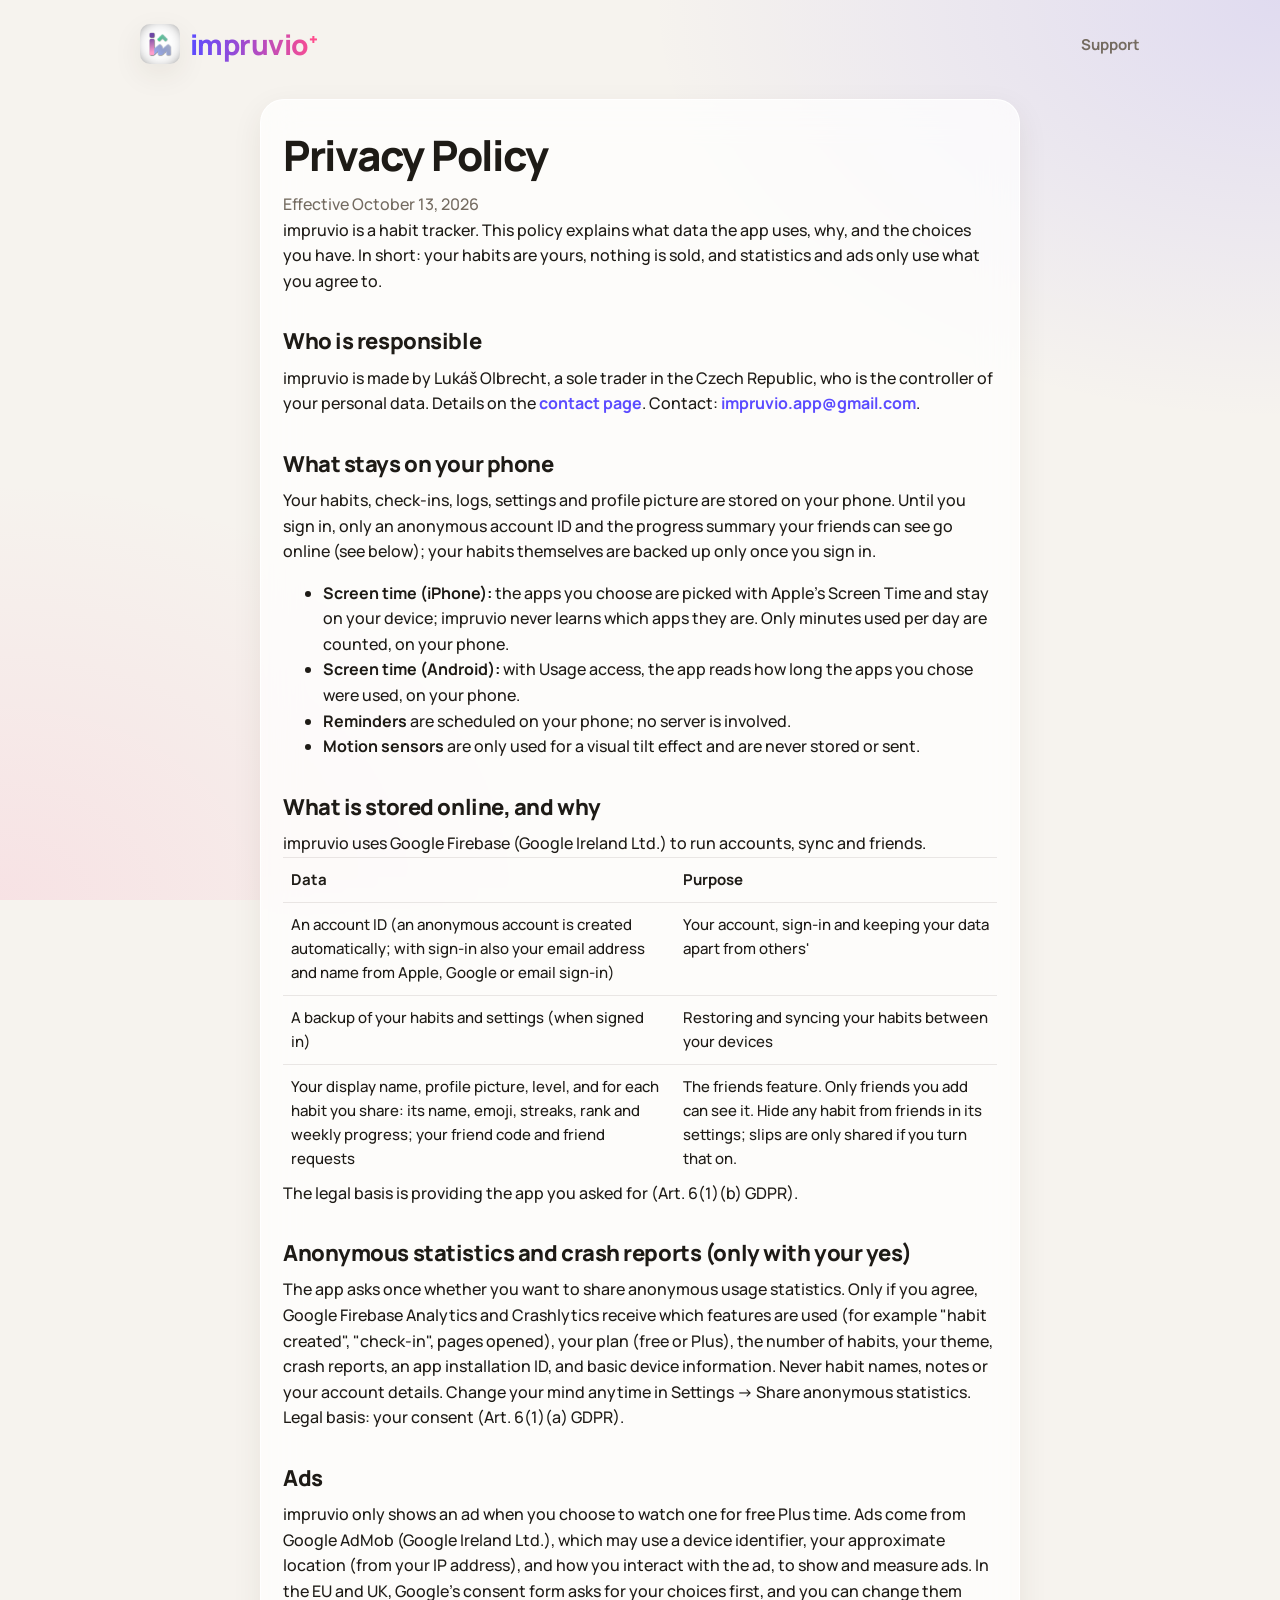
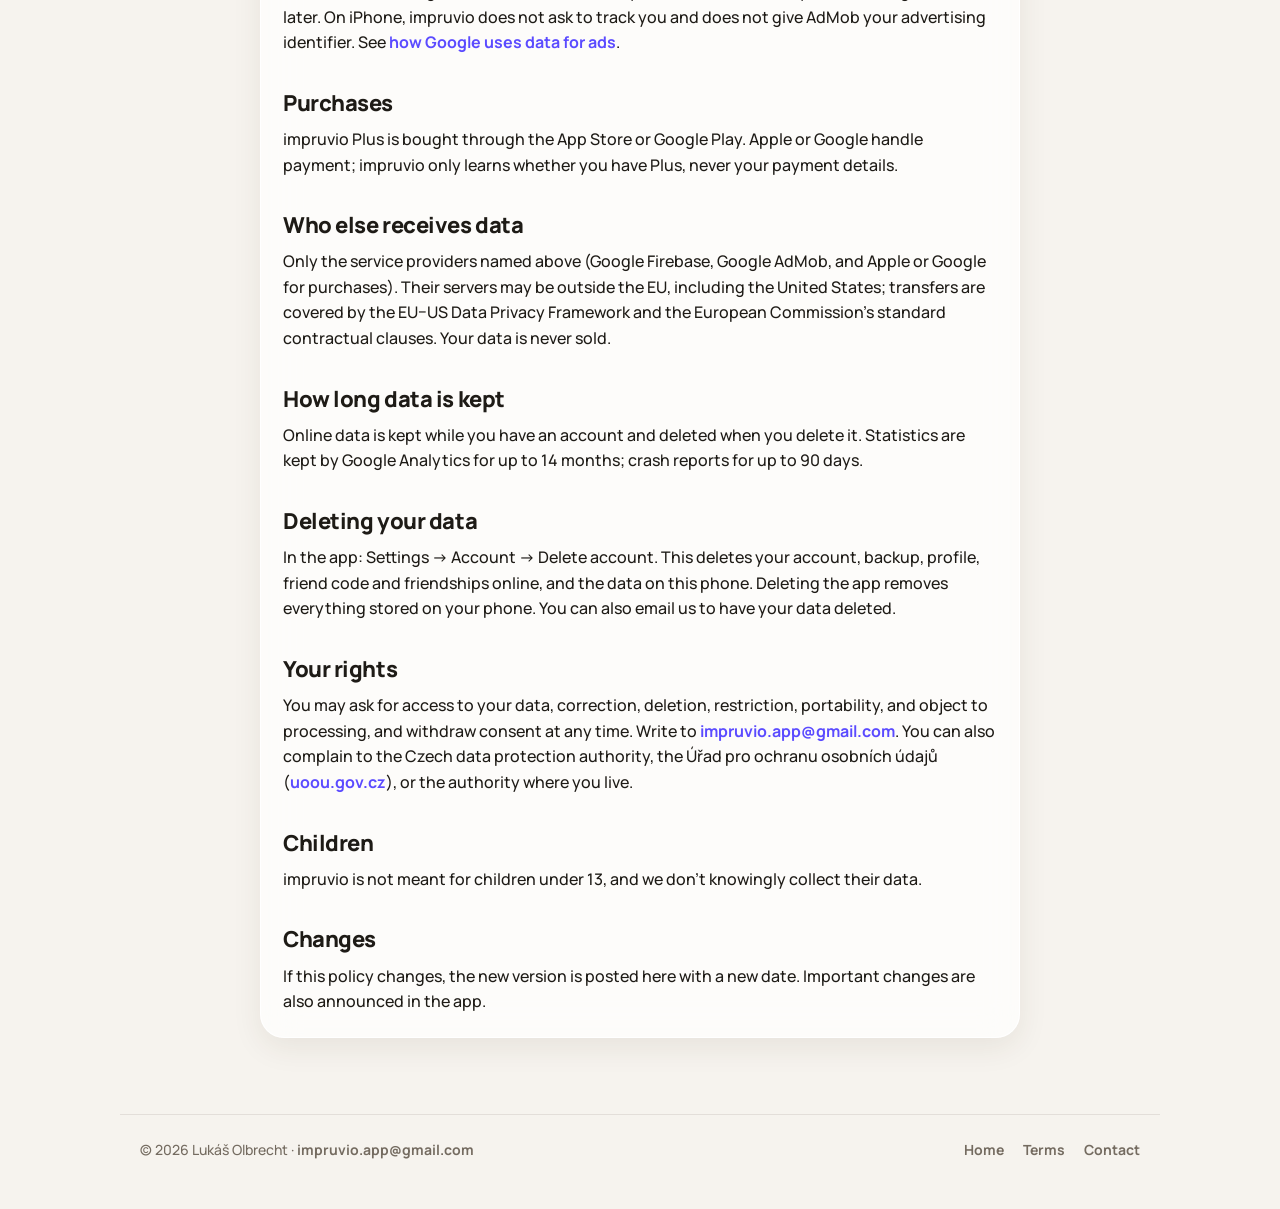
==== privacy.html @ 6f038782 "impruvio website Co-Authored-By: Claude Opus 5.5 <noreply@anthropic.com>" ====
<!doctype html>
<html lang="en">
  <head>
    <meta charset="utf-8" />
    <meta name="viewport" content="width=device-width, initial-scale=1" />
    <title>Privacy Policy · impruvio</title>
    <meta name="description" content="How impruvio handles your data." />
    <link rel="canonical" href="https://impruvio.app/privacy.html" />
    <meta property="og:title" content="Privacy Policy · impruvio" />
    <meta property="og:image" content="https://impruvio.app/img/og.jpg" />
    <link rel="icon" href="/favicon.ico" sizes="any" />
    <link rel="icon" type="image/png" sizes="48x48" href="/favicon-48.png" />
    <link rel="icon" type="image/png" sizes="96x96" href="/favicon-96.png" />
    <link rel="icon" type="image/png" sizes="192x192" href="/favicon-192.png" />
    <link rel="apple-touch-icon" href="apple-touch-icon.png" />
    <link rel="preconnect" href="https://fonts.googleapis.com" />
    <link rel="preconnect" href="https://fonts.gstatic.com" crossorigin />
    <link
      href="https://fonts.googleapis.com/css2?family=Manrope:wght@500;700;800&display=swap"
      rel="stylesheet"
    />
    <link rel="stylesheet" href="style.css" />
  </head>
  <body>
    <header>
      <div class="wrap">
        <a class="brand" href="./">
          <img src="img/icon.png" alt="" />
          <span class="wordmark">impruvio<sup>+</sup></span>
        </a>
        <nav>
          <a class="keep" href="./#support">Support</a>
        </nav>
      </div>
    </header>

    <main class="wrap">
      <article class="doc card">
        <h1>Privacy Policy</h1>
        <p class="muted">Effective October 13, 2026</p>

        <p>
          impruvio is a habit tracker. This policy explains what data the app
          uses, why, and the choices you have. In short: your habits are yours,
          nothing is sold, and statistics and ads only use what you agree to.
        </p>

        <h2>Who is responsible</h2>
        <p>
          impruvio is made by Lukáš Olbrecht, a sole trader in the Czech
          Republic, who is the controller of your personal data. Details on the
          <a href="contact.html">contact page</a>. Contact:
          <a href="mailto:impruvio.app@gmail.com">impruvio.app@gmail.com</a>.
        </p>

        <h2>What stays on your phone</h2>
        <p>
          Your habits, check-ins, logs, settings and profile picture are stored
          on your phone. Until you sign in, only an anonymous account ID and
          the progress summary your friends can see go online (see below); your
          habits themselves are backed up only once you sign in.
        </p>
        <ul>
          <li>
            <strong>Screen time (iPhone):</strong> the apps you choose are
            picked with Apple's Screen Time and stay on your device; impruvio
            never learns which apps they are. Only minutes used per day are
            counted, on your phone.
          </li>
          <li>
            <strong>Screen time (Android):</strong> with Usage access, the app
            reads how long the apps you chose were used, on your phone.
          </li>
          <li>
            <strong>Reminders</strong> are scheduled on your phone; no server
            is involved.
          </li>
          <li>
            <strong>Motion sensors</strong> are only used for a visual tilt
            effect and are never stored or sent.
          </li>
        </ul>

        <h2>What is stored online, and why</h2>
        <p>
          impruvio uses Google Firebase (Google Ireland Ltd.) to run accounts,
          sync and friends.
        </p>
        <table>
          <tr>
            <th>Data</th>
            <th>Purpose</th>
          </tr>
          <tr>
            <td>
              An account ID (an anonymous account is created automatically;
              with sign-in also your email address and name from Apple, Google
              or email sign-in)
            </td>
            <td>Your account, sign-in and keeping your data apart from others'</td>
          </tr>
          <tr>
            <td>A backup of your habits and settings (when signed in)</td>
            <td>Restoring and syncing your habits between your devices</td>
          </tr>
          <tr>
            <td>
              Your display name, profile picture, level, and for each habit you
              share: its name, emoji, streaks, rank and weekly progress; your
              friend code and friend requests
            </td>
            <td>
              The friends feature. Only friends you add can see it. Hide any
              habit from friends in its settings; slips are only shared if you
              turn that on.
            </td>
          </tr>
        </table>
        <p>
          The legal basis is providing the app you asked for (Art. 6(1)(b)
          GDPR).
        </p>

        <h2>Anonymous statistics and crash reports (only with your yes)</h2>
        <p>
          The app asks once whether you want to share anonymous usage
          statistics. Only if you agree, Google Firebase Analytics and
          Crashlytics receive which features are used (for example "habit
          created", "check-in", pages opened), your plan (free or Plus), the
          number of habits, your theme, crash reports, an app installation ID,
          and basic device information. Never habit names, notes or your
          account details. Change your mind anytime in Settings → Share
          anonymous statistics. Legal basis: your consent (Art. 6(1)(a) GDPR).
        </p>

        <h2>Ads</h2>
        <p>
          impruvio only shows an ad when you choose to watch one for free Plus
          time. Ads come from Google AdMob (Google Ireland Ltd.), which may use
          a device identifier, your approximate location (from your IP
          address), and how you interact with the ad, to show and measure ads.
          In the EU and UK, Google's consent form asks for your choices first,
          and you can change them later. On iPhone, impruvio does not ask to
          track you and does not give AdMob your advertising identifier.
          See <a href="https://policies.google.com/technologies/ads">how Google uses data for ads</a>.
        </p>

        <h2>Purchases</h2>
        <p>
          impruvio Plus is bought through the App Store or Google Play. Apple
          or Google handle payment; impruvio only learns whether you have Plus,
          never your payment details.
        </p>

        <h2>Who else receives data</h2>
        <p>
          Only the service providers named above (Google Firebase, Google
          AdMob, and Apple or Google for purchases). Their servers may be
          outside the EU, including the United States; transfers are covered
          by the EU–US Data Privacy Framework and the European Commission's
          standard contractual clauses. Your data is never sold.
        </p>

        <h2>How long data is kept</h2>
        <p>
          Online data is kept while you have an account and deleted when you
          delete it. Statistics are kept by Google Analytics for up to 14
          months; crash reports for up to 90 days.
        </p>

        <h2>Deleting your data</h2>
        <p>
          In the app: Settings → Account → Delete account. This deletes your
          account, backup, profile, friend code and friendships online, and the
          data on this phone. Deleting the app removes everything stored on
          your phone. You can also email us to have your data deleted.
        </p>

        <h2>Your rights</h2>
        <p>
          You may ask for access to your data, correction, deletion,
          restriction, portability, and object to processing, and withdraw
          consent at any time. Write to
          <a href="mailto:impruvio.app@gmail.com">impruvio.app@gmail.com</a>.
          You can also complain to the Czech data protection authority, the
          Úřad pro ochranu osobních údajů (<a href="https://uoou.gov.cz">uoou.gov.cz</a>),
          or the authority where you live.
        </p>

        <h2>Children</h2>
        <p>
          impruvio is not meant for children under 13, and we don't knowingly
          collect their data.
        </p>

        <h2>Changes</h2>
        <p>
          If this policy changes, the new version is posted here with a new
          date. Important changes are also announced in the app.
        </p>
      </article>
    </main>

    <footer>
      <div class="wrap">
        <span>© 2026 Lukáš Olbrecht · <a class="inline" href="mailto:impruvio.app@gmail.com">impruvio.app@gmail.com</a></span>
        <span>
          <a href="./">Home</a>
          <a href="terms.html">Terms</a>
          <a href="contact.html">Contact</a>
        </span>
      </div>
    </footer>
  </body>
</html>
---- style.css ----
/* impruvio: the app's look (lib/theme/app_theme.dart) on the web. */
:root {
  --bg: #f6f3ee;
  --ink: #1e1b16;
  --muted: #746b60;
  --card: rgba(255, 255, 255, 0.72);
  --card-border: rgba(255, 255, 255, 0.9);
  --line: rgba(59, 47, 30, 0.1);
  --accent1: #5b4bff;
  --accent2: #ff4d8d;
  --wash1: rgba(91, 75, 255, 0.14);
  --wash2: rgba(255, 77, 141, 0.1);
  --shadow: 0 10px 30px rgba(59, 47, 30, 0.08);
  --radius: 24px;
}

@media (prefers-color-scheme: dark) {
  :root {
    --bg: #131211;
    --ink: #f2ede6;
    --muted: #a39a8f;
    --card: rgba(255, 255, 255, 0.05);
    --card-border: rgba(255, 255, 255, 0.08);
    --line: rgba(255, 255, 255, 0.08);
    --accent1: #8a7fff;
    --accent2: #ff79a8;
    --wash1: rgba(138, 127, 255, 0.2);
    --wash2: rgba(255, 121, 168, 0.14);
    --shadow: 0 10px 30px rgba(0, 0, 0, 0.35);
  }
}

* {
  box-sizing: border-box;
}

html {
  -webkit-text-size-adjust: 100%;
}

body {
  margin: 0;
  font-family: "Manrope", system-ui, -apple-system, sans-serif;
  font-weight: 500;
  line-height: 1.6;
  color: var(--ink);
  background-color: var(--bg);
  /* The app's soft accent washes. */
  background-image:
    radial-gradient(900px 600px at 100% 0%, var(--wash1), transparent 70%),
    radial-gradient(800px 600px at 0% 100%, var(--wash2), transparent 70%);
  background-attachment: fixed;
  min-height: 100vh;
}

a {
  color: var(--accent1);
  font-weight: 700;
  text-decoration: none;
}

a:hover {
  text-decoration: underline;
}

.wrap {
  max-width: 1040px;
  margin: 0 auto;
  padding: 0 20px;
}

/* Header */
header {
  padding: 22px 0;
}

header .wrap {
  display: flex;
  align-items: center;
  justify-content: space-between;
  gap: 16px;
}

.brand {
  display: flex;
  align-items: center;
  gap: 10px;
  color: var(--ink);
}

.brand:hover {
  text-decoration: none;
}

.brand img {
  width: 40px;
  height: 40px;
  border-radius: 10px;
  box-shadow: var(--shadow);
}

.wordmark {
  font-size: 28px;
  font-weight: 800;
  letter-spacing: -0.02em;
  background: linear-gradient(90deg, var(--accent1), var(--accent2));
  -webkit-background-clip: text;
  background-clip: text;
  color: transparent;
}

.wordmark sup {
  font-size: 0.55em;
  color: var(--accent2);
  -webkit-text-fill-color: var(--accent2);
}

nav a {
  color: var(--muted);
  margin-left: 18px;
  font-size: 15px;
}

/* Hero */
.hero {
  text-align: center;
  padding: 40px 0 24px;
}

.hero .icon {
  width: 112px;
  height: 112px;
  border-radius: 26px;
  box-shadow: var(--shadow);
}

h1 {
  font-size: clamp(34px, 6vw, 56px);
  line-height: 1.1;
  font-weight: 800;
  letter-spacing: -0.03em;
  margin: 24px 0 14px;
}

.gradient {
  background: linear-gradient(90deg, var(--accent1), var(--accent2));
  -webkit-background-clip: text;
  background-clip: text;
  color: transparent;
}

.lead {
  font-size: 19px;
  color: var(--muted);
  max-width: 620px;
  margin: 0 auto 28px;
}

.button {
  display: inline-block;
  padding: 14px 26px;
  border-radius: 999px;
  color: #fff;
  font-weight: 800;
  background: linear-gradient(90deg, var(--accent1), var(--accent2));
  box-shadow: 0 10px 24px rgba(91, 75, 255, 0.3);
}

.button:hover {
  text-decoration: none;
  filter: brightness(1.05);
}

.note {
  display: block;
  margin-top: 12px;
  font-size: 14px;
  color: var(--muted);
}

/* Phone screenshots */
.phones {
  display: flex;
  justify-content: center;
  align-items: flex-end;
  gap: 22px;
  padding: 36px 0 20px;
}

.phones img {
  width: 30%;
  max-width: 270px;
  border-radius: 34px;
  border: 6px solid #0f0e0d;
  box-shadow: 0 24px 50px rgba(30, 27, 22, 0.22);
}

.phones img:nth-child(2) {
  transform: translateY(-24px);
}

/* Cards */
section {
  padding: 36px 0;
}

h2 {
  font-size: 30px;
  font-weight: 800;
  letter-spacing: -0.02em;
  margin: 0 0 6px;
}

.section-lead {
  color: var(--muted);
  margin: 0 0 24px;
}

.grid {
  display: grid;
  grid-template-columns: repeat(auto-fit, minmax(240px, 1fr));
  gap: 16px;
}

.card {
  background: var(--card);
  border: 1px solid var(--card-border);
  border-radius: var(--radius);
  padding: 22px;
  box-shadow: var(--shadow);
  backdrop-filter: blur(18px);
  -webkit-backdrop-filter: blur(18px);
}

.card .emoji {
  font-size: 30px;
  line-height: 1;
}

.card h3 {
  font-size: 18px;
  font-weight: 800;
  margin: 12px 0 6px;
}

.card p {
  margin: 0;
  color: var(--muted);
}

.split {
  display: grid;
  grid-template-columns: 1fr 1fr;
  gap: 28px;
  align-items: center;
}

.split img {
  width: 100%;
  border-radius: var(--radius);
  box-shadow: var(--shadow);
}

.plus-tag {
  display: inline-block;
  padding: 3px 10px;
  border-radius: 999px;
  font-size: 13px;
  font-weight: 800;
  color: #fff;
  background: linear-gradient(90deg, var(--accent1), var(--accent2));
}

ul.ticks {
  list-style: none;
  padding: 0;
  margin: 16px 0 0;
}

ul.ticks li {
  padding: 6px 0 6px 30px;
  position: relative;
}

ul.ticks li::before {
  content: "✓";
  position: absolute;
  left: 0;
  top: 6px;
  width: 20px;
  height: 20px;
  border-radius: 50%;
  font-size: 12px;
  font-weight: 800;
  line-height: 20px;
  text-align: center;
  color: #fff;
  background: var(--accent1);
}

/* FAQ */
details {
  border-top: 1px solid var(--line);
  padding: 14px 0;
}

details:first-of-type {
  border-top: none;
}

summary {
  cursor: pointer;
  font-weight: 800;
}

details p {
  color: var(--muted);
  margin: 10px 0 0;
}

/* Legal pages */
.doc {
  max-width: 760px;
  margin: 10px auto 40px;
}

.doc h1 {
  font-size: clamp(30px, 5vw, 42px);
  margin-top: 10px;
}

.doc h2 {
  font-size: 22px;
  margin-top: 30px;
}

.doc p,
.doc li {
  color: var(--ink);
}

.doc .muted {
  color: var(--muted);
}

.doc table {
  width: 100%;
  border-collapse: collapse;
  font-size: 15px;
}

.doc th,
.doc td {
  text-align: left;
  vertical-align: top;
  padding: 10px 8px;
  border-top: 1px solid var(--line);
}

/* Footer */
footer {
  padding: 36px 0 48px;
  color: var(--muted);
  font-size: 14px;
}

footer .wrap {
  display: flex;
  flex-wrap: wrap;
  justify-content: space-between;
  gap: 12px;
  border-top: 1px solid var(--line);
  padding-top: 24px;
}

footer a {
  color: var(--muted);
  margin-left: 16px;
}

footer a.inline {
  margin-left: 0;
}

/* Light/dark pictures */
.dark-only {
  display: none;
}

@media (prefers-color-scheme: dark) {
  .light-only {
    display: none;
  }

  .dark-only {
    display: block;
  }
}

@media (max-width: 720px) {
  h1 {
    font-size: 30px;
  }

  .lead {
    font-size: 17px;
  }

  nav a:not(.keep) {
    display: none;
  }

  .phones {
    gap: 10px;
  }

  .phones img {
    border-radius: 22px;
    border-width: 4px;
  }

  .split {
    grid-template-columns: 1fr;
  }

  footer a {
    margin: 0 16px 0 0;
  }
}
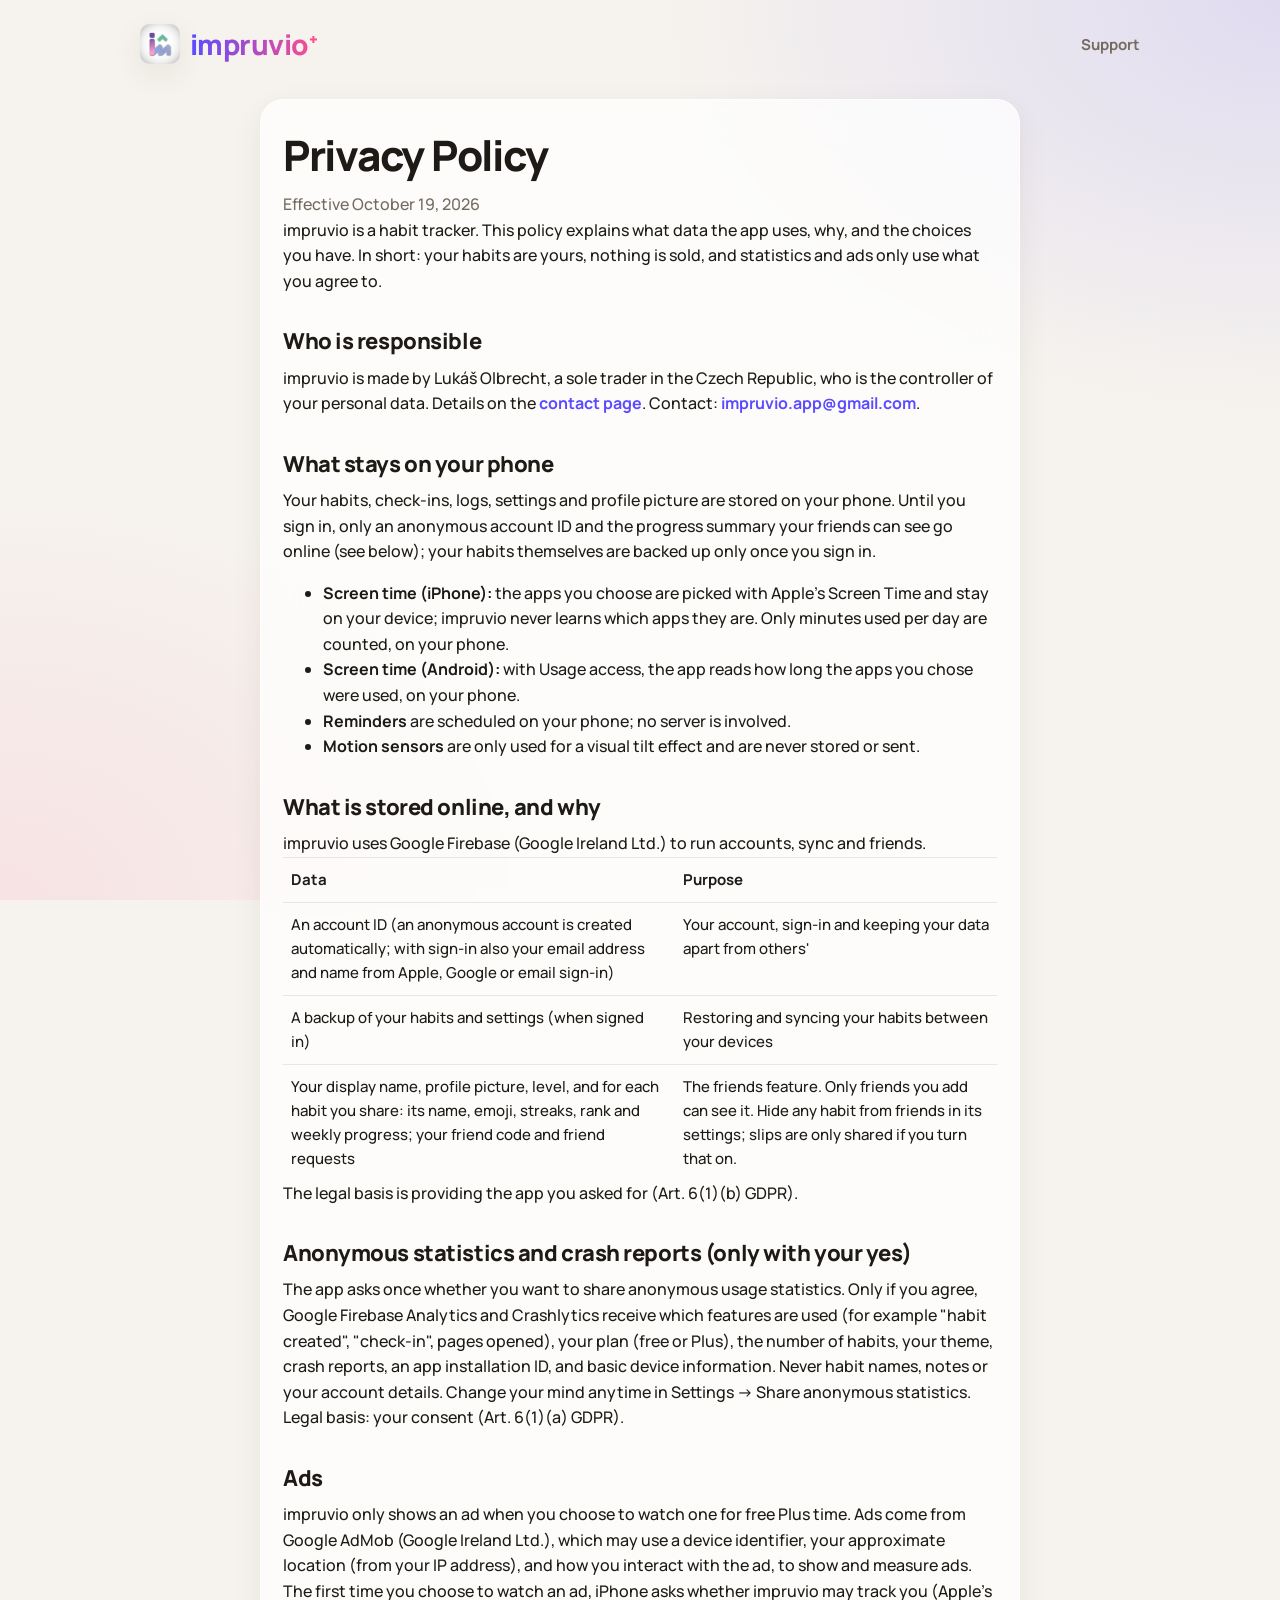
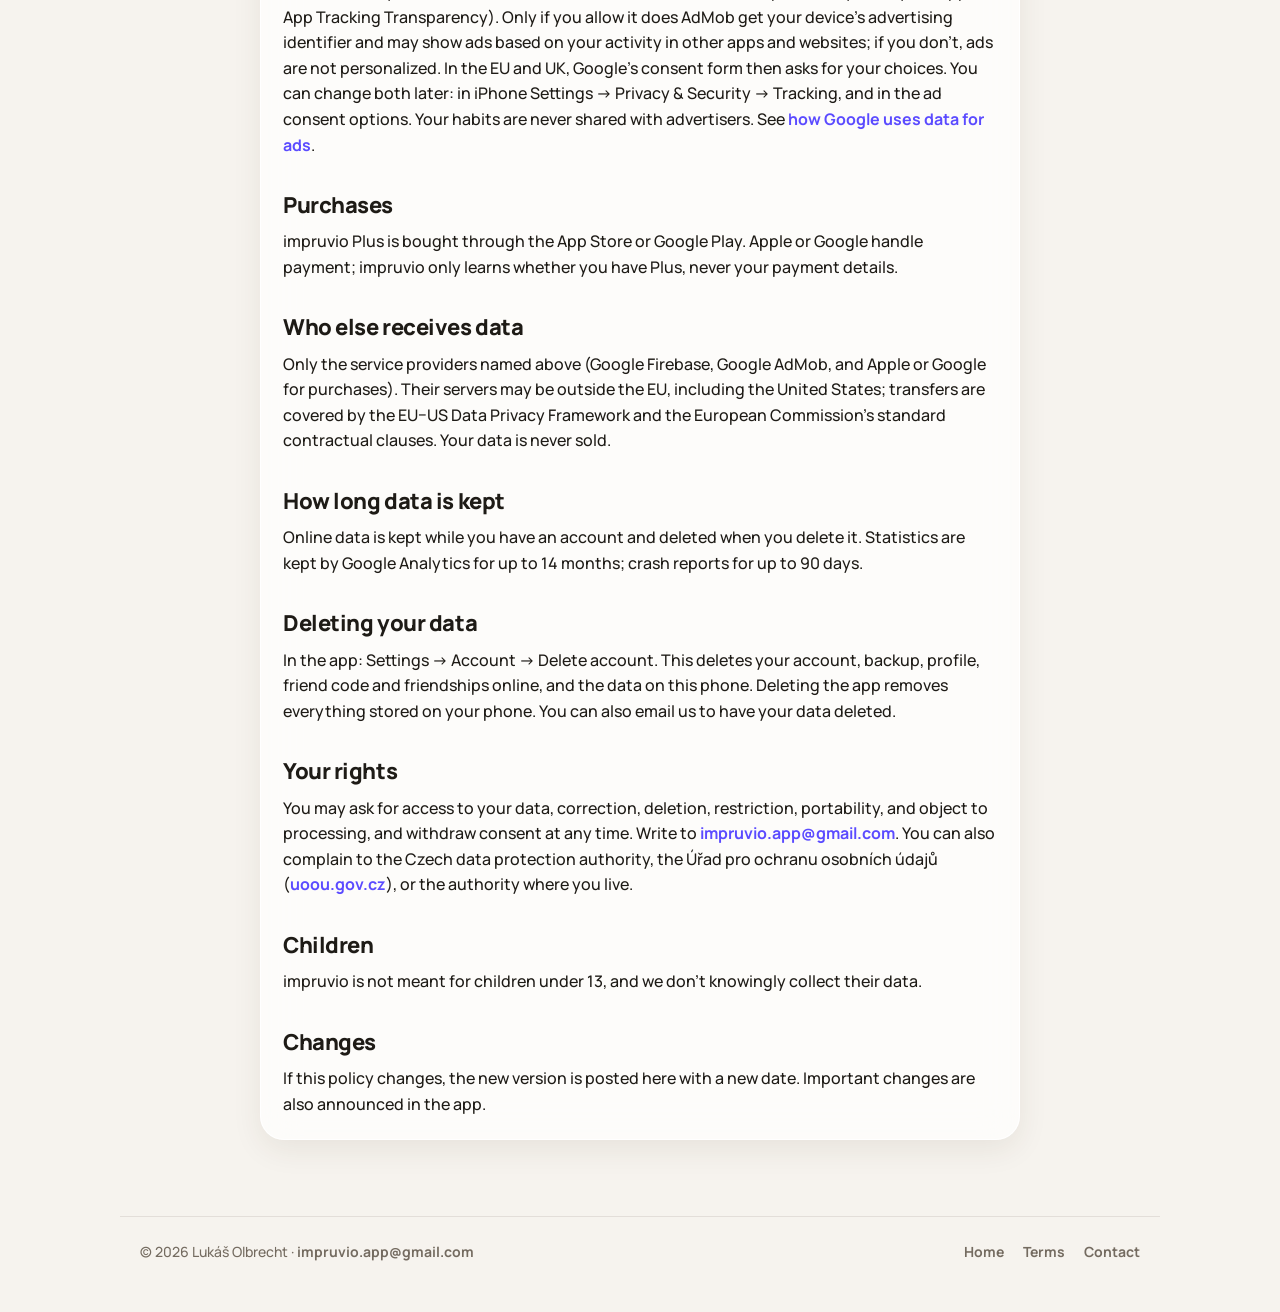
==== commit 30a699d4: "Privacy policy: Apple's tracking prompt before the first ad Co-Authored-By: Claude Opus 5.5 <noreply" ====
--- a/privacy.html
+++ b/privacy.html
@@ -37,7 +37,7 @@
     <main class="wrap">
       <article class="doc card">
         <h1>Privacy Policy</h1>
-        <p class="muted">Effective October 13, 2026</p>
+        <p class="muted">Effective October 19, 2026</p>
 
         <p>
           impruvio is a habit tracker. This policy explains what data the app
@@ -139,9 +139,14 @@
           time. Ads come from Google AdMob (Google Ireland Ltd.), which may use
           a device identifier, your approximate location (from your IP
           address), and how you interact with the ad, to show and measure ads.
-          In the EU and UK, Google's consent form asks for your choices first,
-          and you can change them later. On iPhone, impruvio does not ask to
-          track you and does not give AdMob your advertising identifier.
+          The first time you choose to watch an ad, iPhone asks whether
+          impruvio may track you (Apple's App Tracking Transparency). Only if
+          you allow it does AdMob get your device's advertising identifier and
+          may show ads based on your activity in other apps and websites; if
+          you don't, ads are not personalized. In the EU and UK, Google's
+          consent form then asks for your choices. You can change both later:
+          in iPhone Settings → Privacy &amp; Security → Tracking, and in the
+          ad consent options. Your habits are never shared with advertisers.
           See <a href="https://policies.google.com/technologies/ads">how Google uses data for ads</a>.
         </p>
 
